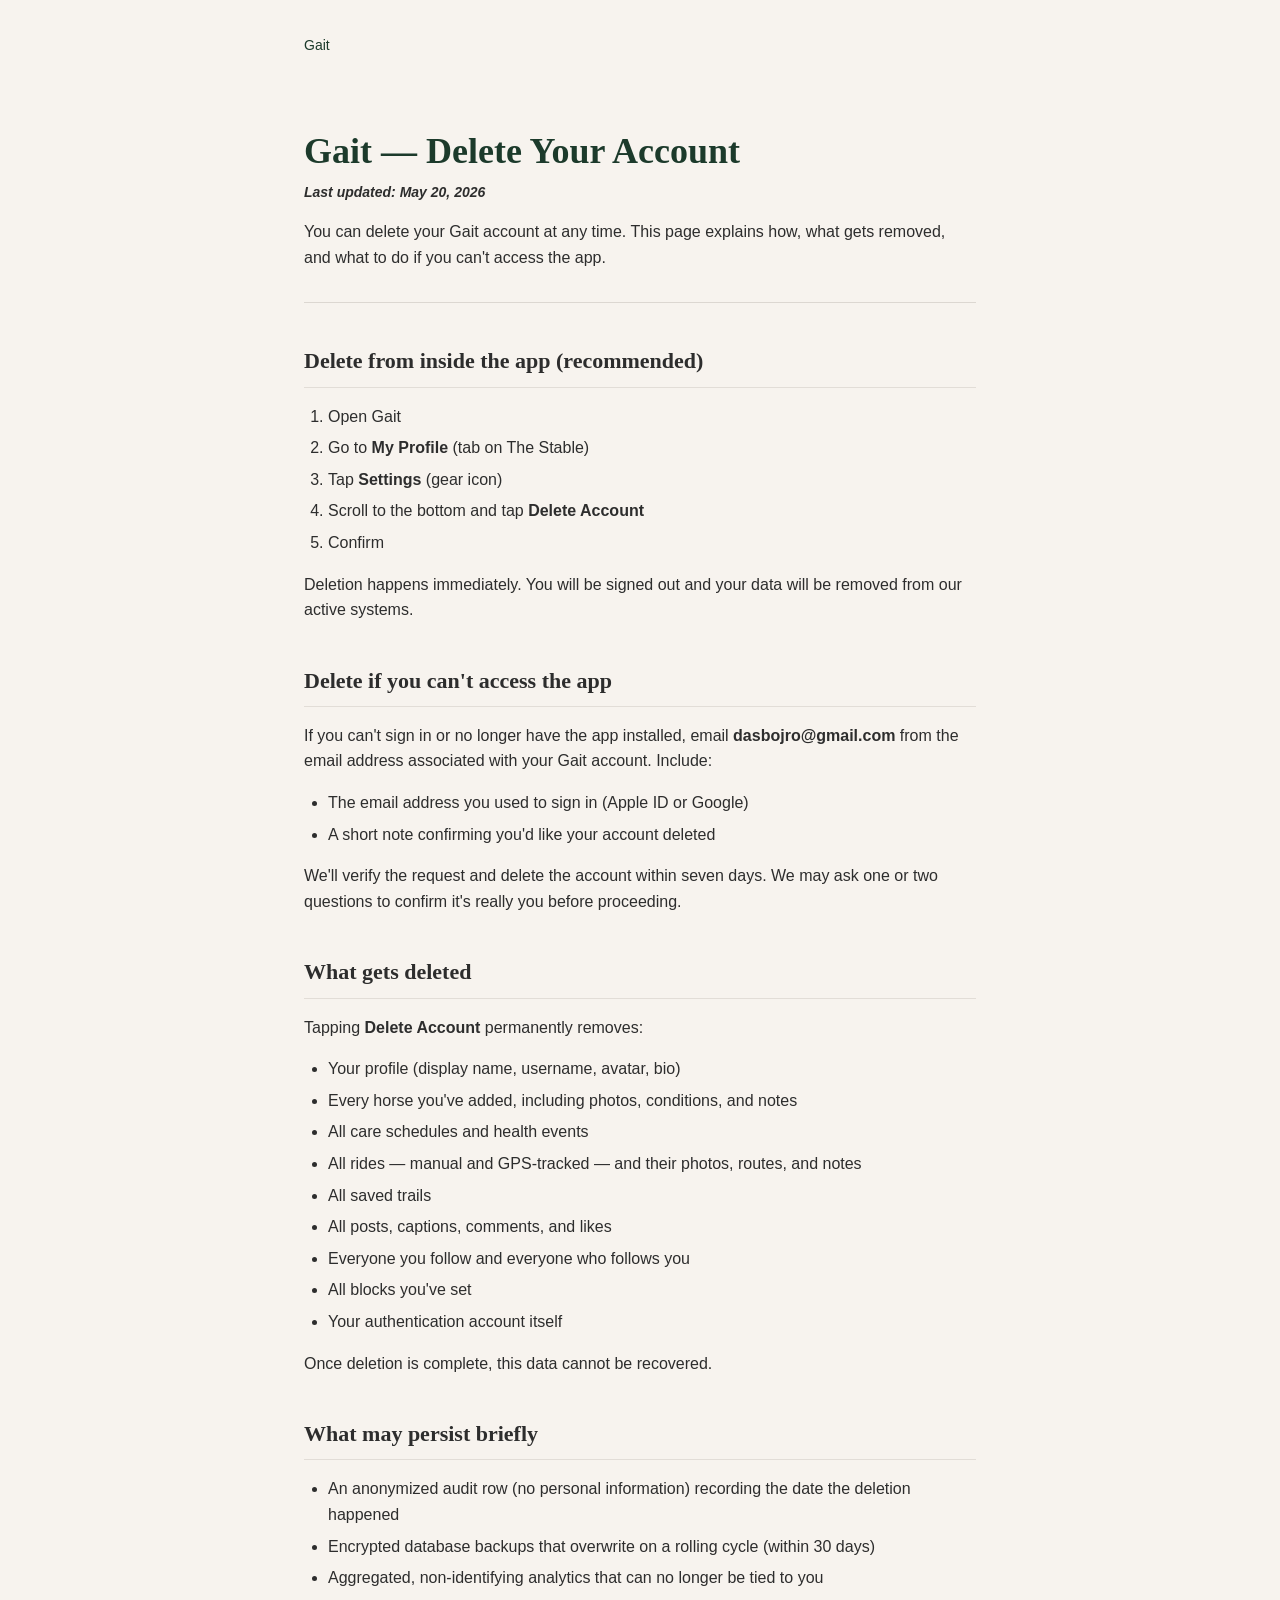
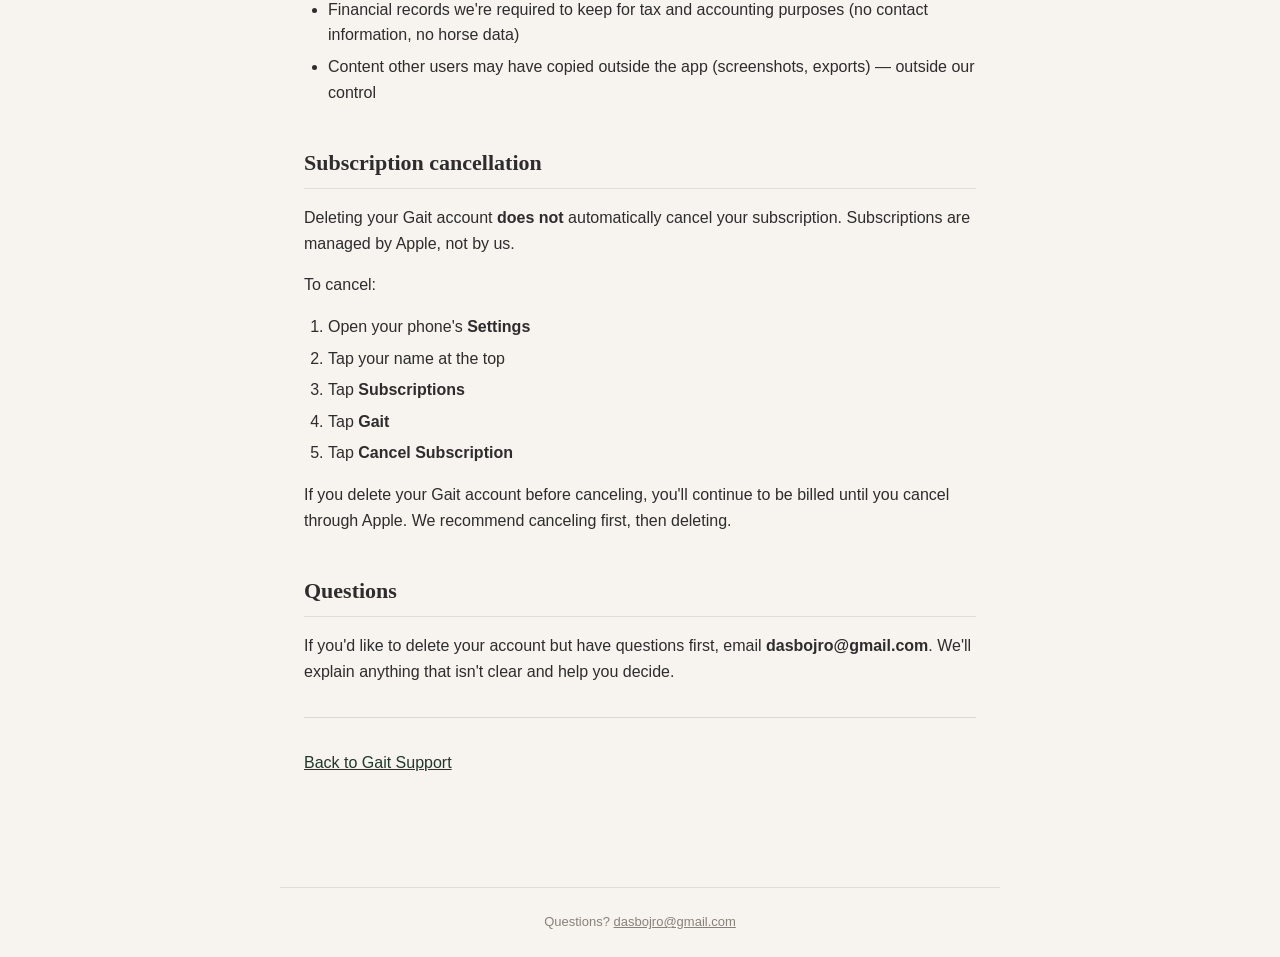
==== delete-account.html @ 822e0e3f "add support and account-deletion pages Two pages Apple requires for App Store submission. Build scri" ====
<!DOCTYPE html>
<html lang="en">
<head>
  <meta charset="utf-8">
  <meta name="viewport" content="width=device-width, initial-scale=1">
  <title>Delete Account — Gait</title>
  <link rel="stylesheet" href="/style.css">
</head>
<body>
  <header class="site"><a href="/">Gait</a></header>
  <main>
<h1>Gait — Delete Your Account</h1>
<p class="last-updated"><strong>Last updated: May 20, 2026</strong></p>
<p>You can delete your Gait account at any time. This page explains how, what gets removed, and what to do if you can't access the app.</p>
<hr>
<h2>Delete from inside the app (recommended)</h2>
<ol>
<li>Open Gait</li>
<li>Go to <strong>My Profile</strong> (tab on The Stable)</li>
<li>Tap <strong>Settings</strong> (gear icon)</li>
<li>Scroll to the bottom and tap <strong>Delete Account</strong></li>
<li>Confirm</li>
</ol>
<p>Deletion happens immediately. You will be signed out and your data will be removed from our active systems.</p>
<h2>Delete if you can't access the app</h2>
<p>If you can't sign in or no longer have the app installed, email <strong>dasbojro@gmail.com</strong> from the email address associated with your Gait account. Include:</p>
<ul>
<li>The email address you used to sign in (Apple ID or Google)</li>
<li>A short note confirming you'd like your account deleted</li>
</ul>
<p>We'll verify the request and delete the account within seven days. We may ask one or two questions to confirm it's really you before proceeding.</p>
<h2>What gets deleted</h2>
<p>Tapping <strong>Delete Account</strong> permanently removes:</p>
<ul>
<li>Your profile (display name, username, avatar, bio)</li>
<li>Every horse you've added, including photos, conditions, and notes</li>
<li>All care schedules and health events</li>
<li>All rides — manual and GPS-tracked — and their photos, routes, and notes</li>
<li>All saved trails</li>
<li>All posts, captions, comments, and likes</li>
<li>Everyone you follow and everyone who follows you</li>
<li>All blocks you've set</li>
<li>Your authentication account itself</li>
</ul>
<p>Once deletion is complete, this data cannot be recovered.</p>
<h2>What may persist briefly</h2>
<ul>
<li>An anonymized audit row (no personal information) recording the date the deletion happened</li>
<li>Encrypted database backups that overwrite on a rolling cycle (within 30 days)</li>
<li>Aggregated, non-identifying analytics that can no longer be tied to you</li>
<li>Financial records we're required to keep for tax and accounting purposes (no contact information, no horse data)</li>
<li>Content other users may have copied outside the app (screenshots, exports) — outside our control</li>
</ul>
<h2>Subscription cancellation</h2>
<p>Deleting your Gait account <strong>does not</strong> automatically cancel your subscription. Subscriptions are managed by Apple, not by us.</p>
<p>To cancel:</p>
<ol>
<li>Open your phone's <strong>Settings</strong></li>
<li>Tap your name at the top</li>
<li>Tap <strong>Subscriptions</strong></li>
<li>Tap <strong>Gait</strong></li>
<li>Tap <strong>Cancel Subscription</strong></li>
</ol>
<p>If you delete your Gait account before canceling, you'll continue to be billed until you cancel through Apple. We recommend canceling first, then deleting.</p>
<h2>Questions</h2>
<p>If you'd like to delete your account but have questions first, email <strong>dasbojro@gmail.com</strong>. We'll explain anything that isn't clear and help you decide.</p>
<hr>
<p><a href="/support">Back to Gait Support</a></p>
  </main>
  <footer class="site">
    Questions? <a href="mailto:dasbojro@gmail.com">dasbojro@gmail.com</a>
  </footer>
</body>
</html>
---- style.css ----
:root {
  --forest: #1C3A2B;
  --cream: #F7F3EE;
  --charcoal: #2D2D2D;
  --warm-gray: #8A8278;
  --soft-white: #FDFAF7;
  --error-red: #C0392B;
}

* { box-sizing: border-box; }

html, body {
  margin: 0;
  padding: 0;
  background: var(--cream);
  color: var(--charcoal);
  font-family: -apple-system, BlinkMacSystemFont, "Segoe UI", "Helvetica Neue", Arial, sans-serif;
  font-size: 16px;
  line-height: 1.6;
}

main {
  max-width: 720px;
  margin: 0 auto;
  padding: 48px 24px 96px;
}

header.site {
  max-width: 720px;
  margin: 0 auto;
  padding: 32px 24px 0;
}

header.site a {
  color: var(--forest);
  text-decoration: none;
  font-weight: 500;
  font-size: 14px;
}

header.site a:hover { text-decoration: underline; }

h1 {
  font-family: "Playfair Display", Georgia, "Times New Roman", serif;
  font-size: 36px;
  line-height: 1.2;
  color: var(--forest);
  margin: 24px 0 8px;
}

h2 {
  font-family: "Playfair Display", Georgia, "Times New Roman", serif;
  font-size: 22px;
  color: var(--charcoal);
  margin: 40px 0 12px;
  border-bottom: 1px solid rgba(138, 130, 120, 0.2);
  padding-bottom: 8px;
}

h3 {
  font-size: 17px;
  color: var(--charcoal);
  margin: 28px 0 8px;
}

p, li {
  font-size: 16px;
  color: var(--charcoal);
}

ul, ol { padding-left: 24px; }
li { margin-bottom: 6px; }

strong { color: var(--charcoal); font-weight: 600; }

a {
  color: var(--forest);
  text-decoration: underline;
}

hr {
  border: 0;
  height: 1px;
  background: rgba(138, 130, 120, 0.25);
  margin: 32px 0;
}

.last-updated {
  color: var(--warm-gray);
  font-size: 14px;
  font-style: italic;
  margin-top: 0;
}

footer.site {
  max-width: 720px;
  margin: 0 auto;
  padding: 24px;
  color: var(--warm-gray);
  font-size: 13px;
  border-top: 1px solid rgba(138, 130, 120, 0.2);
  text-align: center;
}

footer.site a { color: var(--warm-gray); }

/* Index page */
.index-card {
  background: var(--soft-white);
  border-radius: 16px;
  padding: 32px;
  margin-top: 24px;
  box-shadow: 0 2px 12px rgba(28, 58, 43, 0.06);
}

.index-card h2 {
  border: none;
  padding: 0;
  margin: 0 0 8px;
}

.index-card p { color: var(--warm-gray); margin: 0 0 16px; }

.index-card a.button {
  display: inline-block;
  background: var(--forest);
  color: white;
  text-decoration: none;
  padding: 10px 20px;
  border-radius: 12px;
  font-weight: 500;
  font-size: 14px;
}

.index-card a.button:hover { opacity: 0.9; }
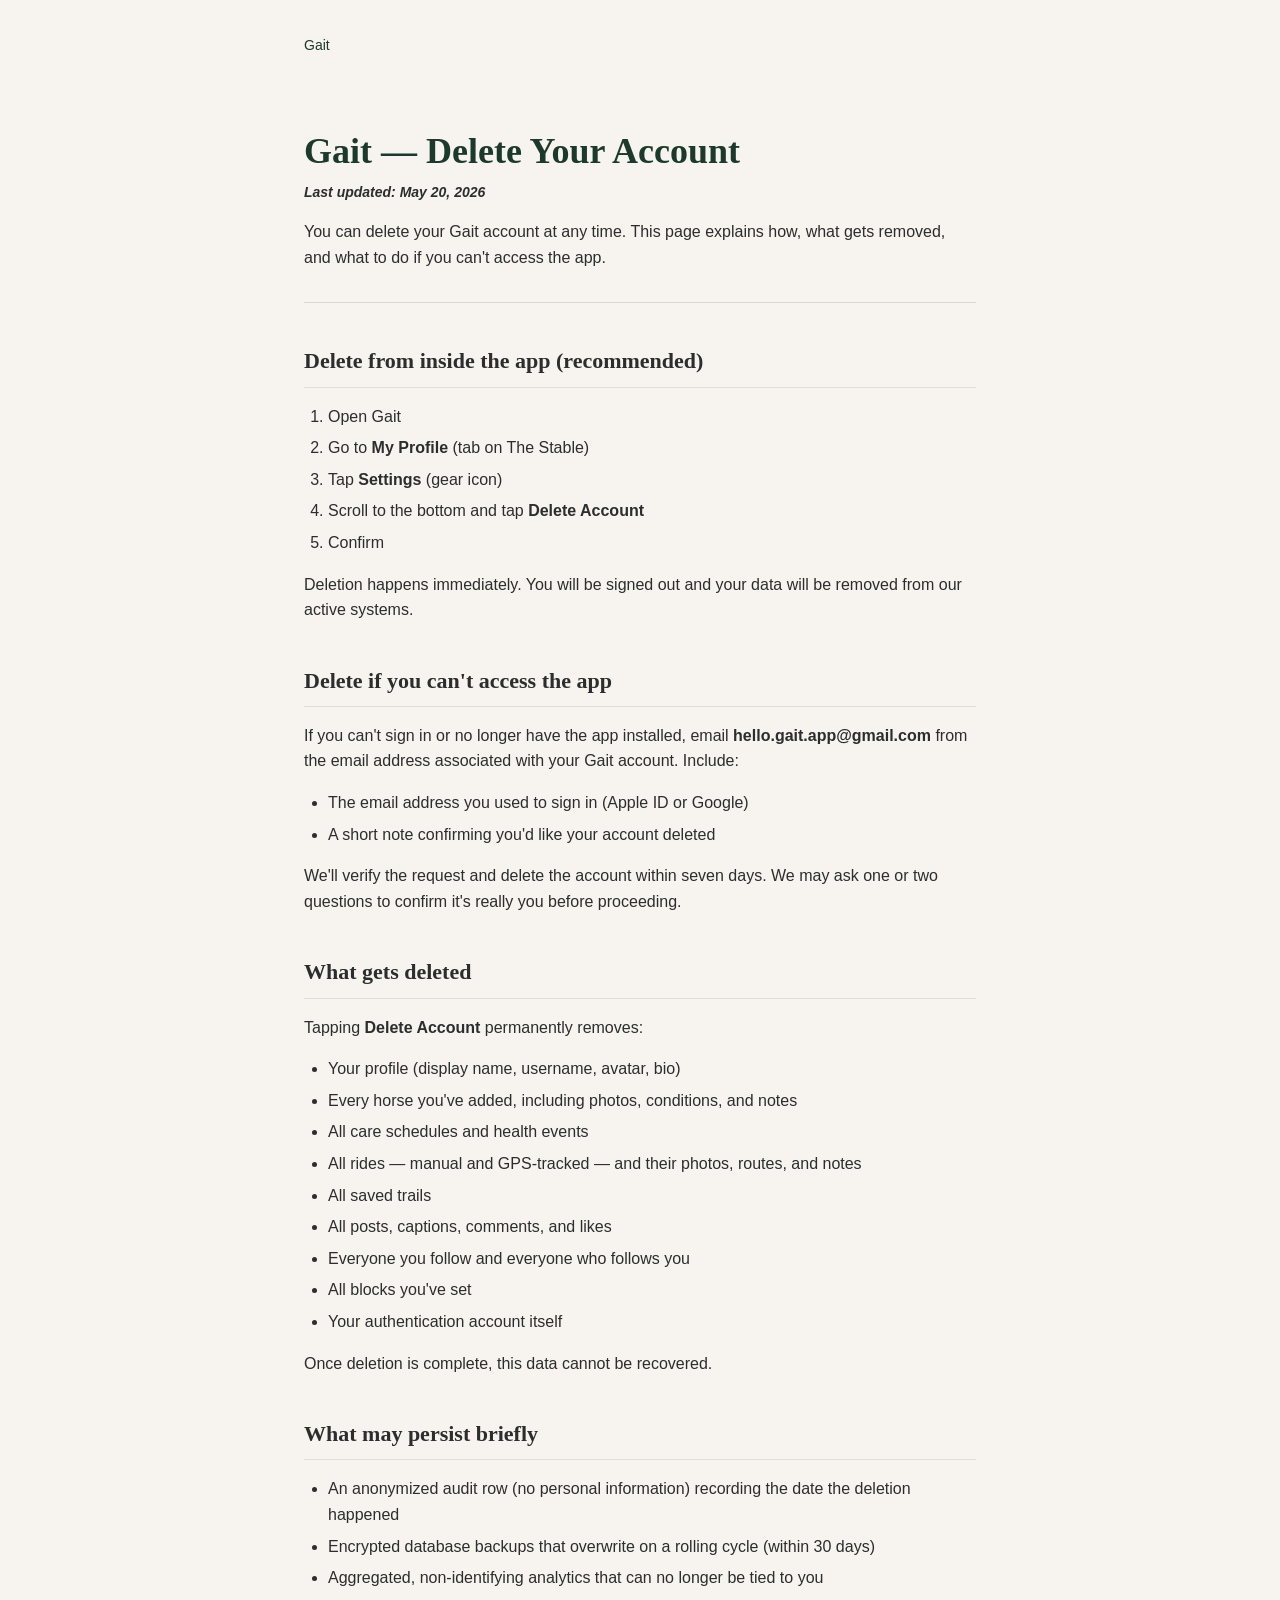
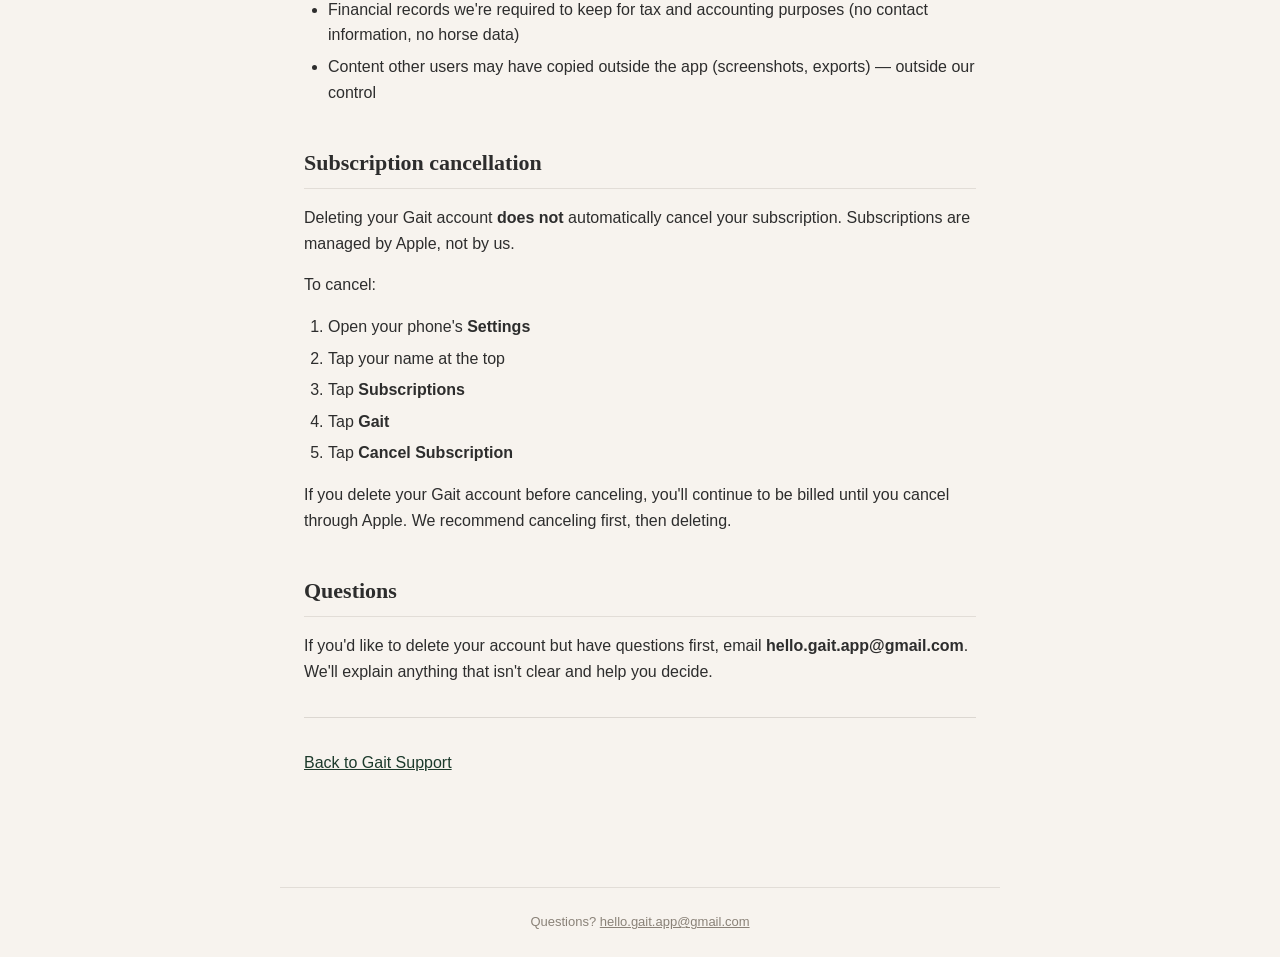
==== commit 8edb7f20: "contact: regen with hello.gait.app@gmail.com everywhere Footer email (build.mjs shell + index.html) " ====
--- a/delete-account.html
+++ b/delete-account.html
@@ -23,7 +23,7 @@
 </ol>
 <p>Deletion happens immediately. You will be signed out and your data will be removed from our active systems.</p>
 <h2>Delete if you can't access the app</h2>
-<p>If you can't sign in or no longer have the app installed, email <strong>dasbojro@gmail.com</strong> from the email address associated with your Gait account. Include:</p>
+<p>If you can't sign in or no longer have the app installed, email <strong>hello.gait.app@gmail.com</strong> from the email address associated with your Gait account. Include:</p>
 <ul>
 <li>The email address you used to sign in (Apple ID or Google)</li>
 <li>A short note confirming you'd like your account deleted</li>
@@ -63,12 +63,12 @@
 </ol>
 <p>If you delete your Gait account before canceling, you'll continue to be billed until you cancel through Apple. We recommend canceling first, then deleting.</p>
 <h2>Questions</h2>
-<p>If you'd like to delete your account but have questions first, email <strong>dasbojro@gmail.com</strong>. We'll explain anything that isn't clear and help you decide.</p>
+<p>If you'd like to delete your account but have questions first, email <strong>hello.gait.app@gmail.com</strong>. We'll explain anything that isn't clear and help you decide.</p>
 <hr>
 <p><a href="/support">Back to Gait Support</a></p>
   </main>
   <footer class="site">
-    Questions? <a href="mailto:dasbojro@gmail.com">dasbojro@gmail.com</a>
+    Questions? <a href="mailto:hello.gait.app@gmail.com">hello.gait.app@gmail.com</a>
   </footer>
 </body>
 </html>
--- a/style.css
+++ b/style.css
@@ -92,6 +92,37 @@
   margin-top: 0;
 }
 
+table {
+  border-collapse: collapse;
+  width: 100%;
+  margin: 16px 0 24px;
+  font-size: 14px;
+}
+
+th, td {
+  text-align: left;
+  vertical-align: top;
+  padding: 10px 12px;
+  border-bottom: 1px solid rgba(138, 130, 120, 0.2);
+}
+
+th {
+  background: var(--soft-white);
+  color: var(--charcoal);
+  font-weight: 600;
+}
+
+blockquote {
+  background: var(--soft-white);
+  border-left: 3px solid var(--forest);
+  padding: 12px 16px;
+  margin: 16px 0;
+  font-size: 15px;
+  border-radius: 0 8px 8px 0;
+}
+
+blockquote strong { color: var(--forest); }
+
 footer.site {
   max-width: 720px;
   margin: 0 auto;
